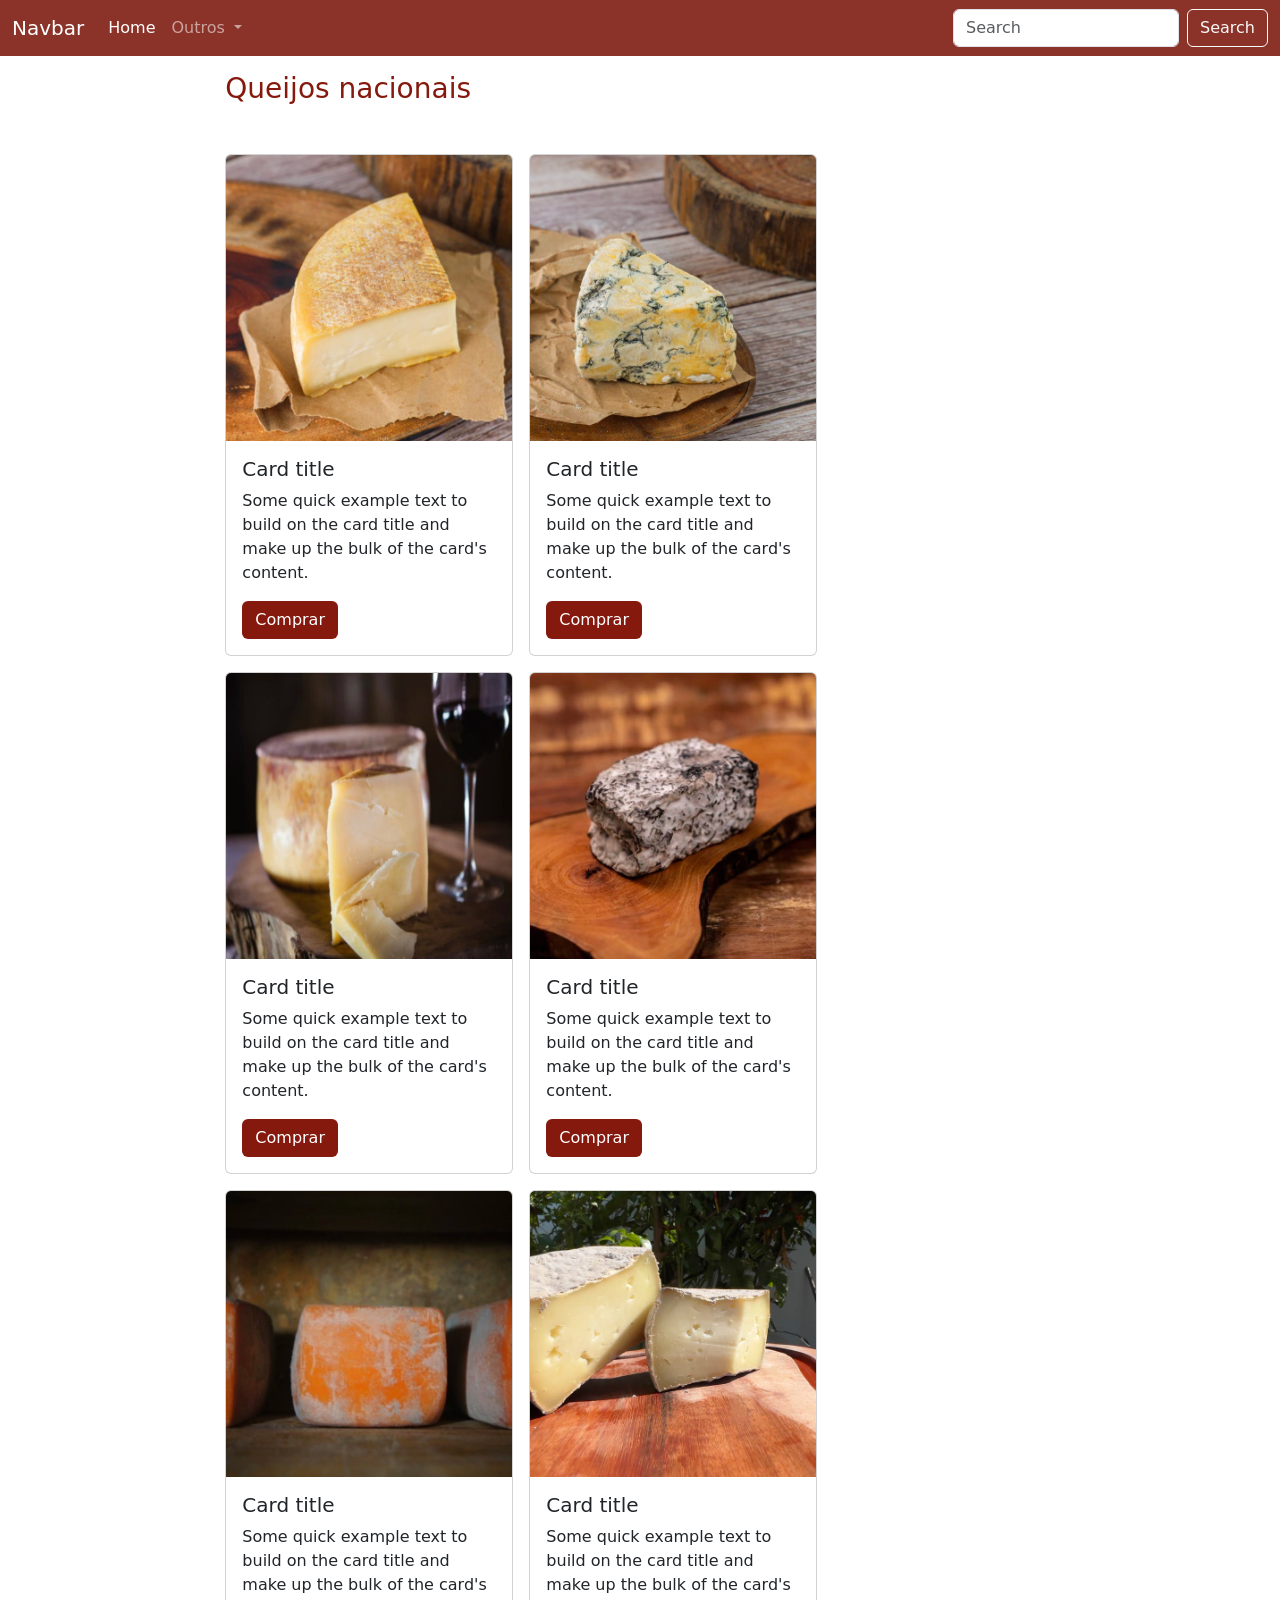
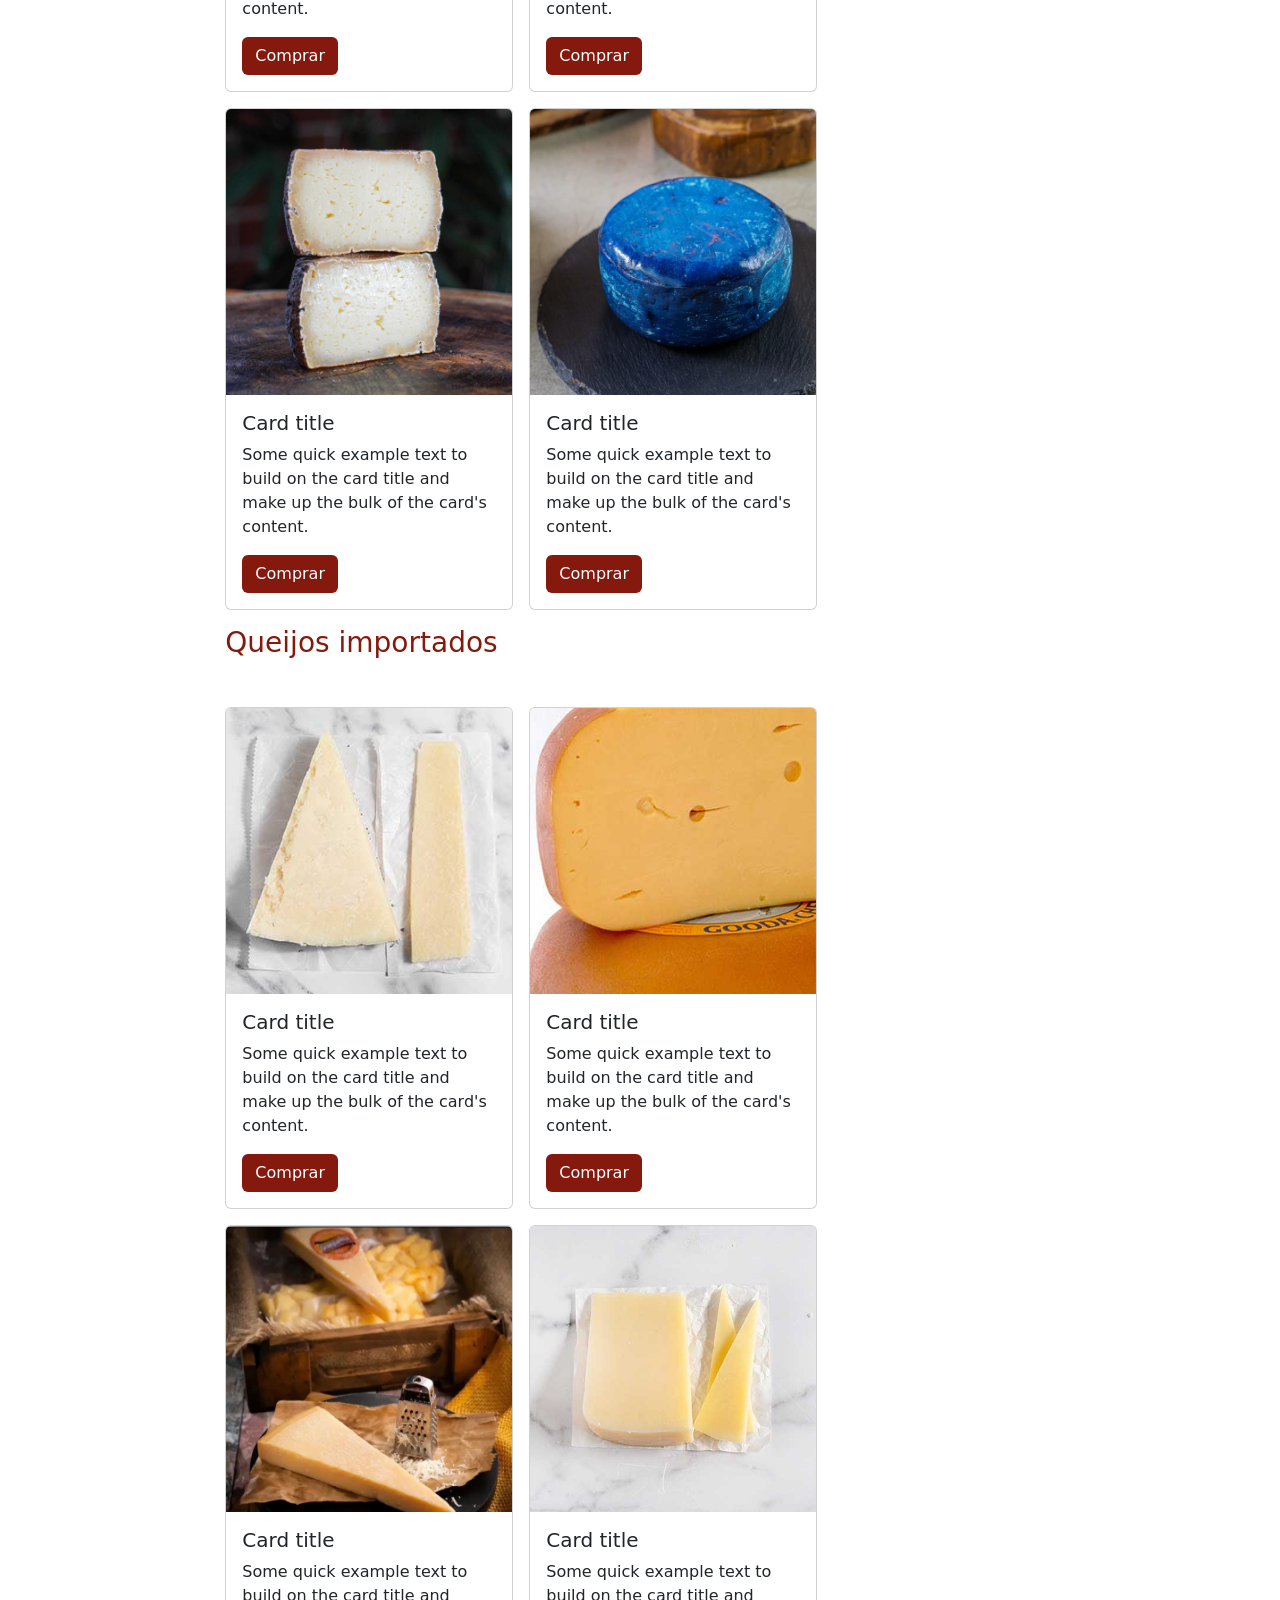
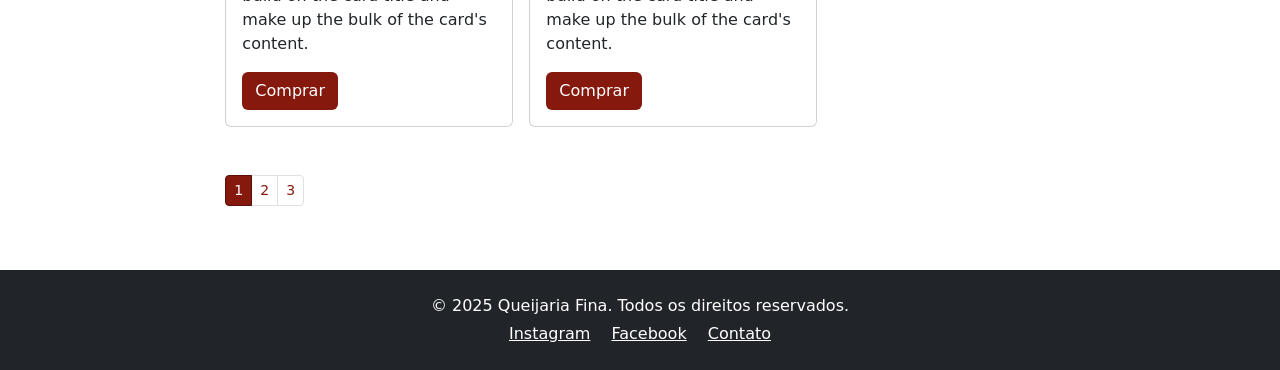
==== index.html @ b815a558 "Salvando o bootstrap" ====
<!DOCTYPE html>
<html lang="pt-BR">

<head>
  <meta charset="UTF-8">
  <meta name="viewport" content="width=device-width, initial-scale=1.0">
  <title>Loja de queijos</title>
  <link rel="stylesheet" href="https://cdn.jsdelivr.net/npm/bootstrap@5.3.5/dist/css/bootstrap.min.css">
  <link rel="stylesheet" href="css/style.css">

</head>

<body>
  <nav class="navbar navbar-expand nav-cor" data-bs-theme="dark">
    <div class="container-fluid">
      <a class="navbar-brand" href="#">Navbar</a>
      <button class="navbar-toggler" type="button" data-bs-toggle="collapse" data-bs-target="#navbarSupportedContent"
        aria-controls="navbarSupportedContent" aria-expanded="false" aria-label="Toggle navigation">
        <span class="navbar-toggler-icon"></span>
      </button>
      <div class="collapse navbar-collapse" id="navbarSupportedContent">
        <ul class="navbar-nav me-auto mb-2 mb-lg-0">
          <li class="nav-item">
            <a class="nav-link active" aria-current="page" href="#">Home</a>
          </li>
          <li class="nav-item dropdown" data-bs-theme="light">
            <a class="nav-link dropdown-toggle" href="#" role="button" data-bs-toggle="dropdown" aria-expanded="false">
              Outros
            </a>
            <ul class="dropdown-menu">
              <li><a class="dropdown-item" href="componentes/index.html">Componentes</a></li>
              <li><a class="dropdown-item" href="tailwind/index.html">Tailwind</a></li>
            </ul>
          </li>
        </ul>
        <form class="d-flex" role="search" data-bs-theme="light">
          <input class="form-control me-2" type="search" placeholder="Search" aria-label="Search">
          <button class="btn btn-outline-light" type="submit">Search</button>
        </form>
      </div>
    </div>
  </nav>

  <!-- Conteiner total -->
  <div class="container-fluid">
    <div class="row d-flex align-items-streach justify-content-center">
      <!-- Div para barra lateral -->
      <div class="col-2">

      </div>


      <!-- Div dos cards -->
      <div class="col-8">
        <h3 class="mt-3 cor-texto">Queijos nacionais</h3>
        <!-- Div dos queijos nacionais -->
        <div class="d-flex flex-wrap justify-content-start mt-5 row-cols-4 gap-3">
          <div class="card" style="width: 18rem;">
            <img src="imgs/queijos/queijo-canastra.webp" class="card-img-top" alt="Imagem do queijo canastra">
            <div class="card-body">
              <h5 class="card-title">Card title</h5>
              <p class="card-text">Some quick example text to build on the card title and make up the bulk of the card's
                content.</p>
              <a href="#" class="btn btn-cor">Comprar</a>
            </div>
          </div>

          <div class="card" style="width: 18rem;">
            <img src="imgs/queijos/queijo-britania.webp" class="card-img-top" alt="Imagems do queijo azul britania">
            <div class="card-body">
              <h5 class="card-title">Card title</h5>
              <p class="card-text">Some quick example text to build on the card title and make up the bulk of the card's
                content.</p>
              <a href="#" class="btn btn-cor">Comprar</a>
            </div>
          </div>


          <div class="card" style="width: 18rem;">
            <img src="imgs/queijos/queijo-tulha.webp" class="card-img-top" alt="Imagem do queijo tulha">
            <div class="card-body">
              <h5 class="card-title">Card title</h5>
              <p class="card-text">Some quick example text to build on the card title and make up the bulk of the card's
                content.</p>
              <a href="#" class="btn btn-cor">Comprar</a>
            </div>
          </div>


          <div class="card" style="width: 18rem;">
            <img src="imgs/queijos/queijo-matricata.webp" class="card-img-top" alt="Imagem do queijo matricata">
            <div class="card-body">
              <h5 class="card-title">Card title</h5>
              <p class="card-text">Some quick example text to build on the card title and make up the bulk of the card's
                content.</p>
              <a href="#" class="btn btn-cor">Comprar</a>
            </div>
          </div>


          <div class="card" style="width: 18rem;">
            <img src="imgs/queijos/queijo-mongiana.webp" class="card-img-top" alt="Imagem do queijo mongiana">
            <div class="card-body">
              <h5 class="card-title">Card title</h5>
              <p class="card-text">Some quick example text to build on the card title and make up the bulk of the card's
                content.</p>
              <a href="#" class="btn btn-cor">Comprar</a>
            </div>
          </div>

          <div class="card" style="width: 18rem;">
            <img src="imgs/queijos/queijo-pai-do-mato.webp" class="card-img-top" alt="Imagem do queijo pai do mato">
            <div class="card-body">
              <h5 class="card-title">Card title</h5>
              <p class="card-text">Some quick example text to build on the card title and make up the bulk of the card's
                content.</p>
              <a href="#" class="btn btn-cor">Comprar</a>
            </div>
          </div>

          <div class="card" style="width: 18rem;">
            <img src="imgs/queijos/queijo-perimbó.webp" class="card-img-top" alt="Imagem do queijo perimbó">
            <div class="card-body">
              <h5 class="card-title">Card title</h5>
              <p class="card-text">Some quick example text to build on the card title and make up the bulk of the card's
                content.</p>
              <a href="#" class="btn btn-cor">Comprar</a>
            </div>
          </div>

          <div class="card" style="width: 18rem;">
            <img src="imgs/queijos/queijo-santa.webp" class="card-img-top" alt="Imagem do queijo santa">
            <div class="card-body">
              <h5 class="card-title">Card title</h5>
              <p class="card-text">Some quick example text to build on the card title and make up the bulk of the card's
                content.</p>
              <a href="#" class="btn btn-cor">Comprar</a>
            </div>
          </div>
        </div>

        <!-- Queijos importados -->
         <h3 class="mt-3 cor-texto">Queijos importados</h3>

        <div class="d-flex flex-wrap justify-content-start mt-5 row-cols-4 gap-3">
          <div class="card" style="width: 18rem;">
            <img src="imgs/queijos/pecorino-romano.jpg" class="card-img-top" alt="Imagem do queijo pecorino romano">
            <div class="card-body">
              <h5 class="card-title">Card title</h5>
              <p class="card-text">Some quick example text to build on the card title and make up the bulk of the card's
                content.</p>
              <a href="#" class="btn btn-cor">Comprar</a>
            </div>
          </div>

          <div class="card" style="width: 18rem;">
            <img src="imgs/queijos/queijo-gouda-defumado.jpg" class="card-img-top" alt="Imagem do queijo gouda">
            <div class="card-body">
              <h5 class="card-title">Card title</h5>
              <p class="card-text">Some quick example text to build on the card title and make up the bulk of the card's
                content.</p>
              <a href="#" class="btn btn-cor">Comprar</a>
            </div>
          </div>

          <div class="card" style="width: 18rem;">
            <img src="imgs/queijos/queijo-parmesão.webp" class="card-img-top" alt="Imagem do queijo parmesão">
            <div class="card-body">
              <h5 class="card-title">Card title</h5>
              <p class="card-text">Some quick example text to build on the card title and make up the bulk of the card's
                content.</p>
              <a href="#" class="btn btn-cor">Comprar</a>
            </div>
          </div>

          <div class="card" style="width: 18rem;">
            <img src="imgs/queijos/queijo-kasseri.jpg" class="card-img-top" alt="Imagem do queijo kasseri">
            <div class="card-body">
              <h5 class="card-title">Card title</h5>
              <p class="card-text">Some quick example text to build on the card title and make up the bulk of the card's
                content.</p>
              <a href="#" class="btn btn-cor">Comprar</a>
            </div>
          </div>
        </div>
        <nav aria-label="...">
          <ul class="pagination pagination-sm mt-5">
            <li class="page-item active" aria-current="page">
              <span class="page-link">1</span>
            </li>
            <li class="page-item"><a class="page-link" href="componentes/index.html">2</a></li>
            <li class="page-item"><a class="page-link" href="tailwind/index.html">3</a></li>
          </ul>
        </nav>
      </div>
      <!-- Div para a area que sobra apos os cards -->
      <div class="col-2">

      </div>
    </div>
  </div>
  <!-- Footer -->
  <footer class="bg-dark text-white text-center py-4 mt-5">
    <div class="container">
      <p class="mb-1">© 2025 Queijaria Fina. Todos os direitos reservados.</p>
      <p class="mb-0">
        <a href="#" class="text-white me-3">Instagram</a>
        <a href="#" class="text-white me-3">Facebook</a>
        <a href="#" class="text-white">Contato</a>
      </p>
    </div>
  </footer>





  <script src="https://cdn.jsdelivr.net/npm/bootstrap@5.3.5/dist/js/bootstrap.bundle.min.js"></script>

</body>

</html>
---- css/style.css ----
.cor-texto{
    color: #85190d;
}
.btn-cor{
    background-color: #85190d;
    color: #fff;
}

.btn-cor:hover{
    background-color: #57110a;
    color: #fff;
}

.page-link{
    color: #85190d;
}
.page-item.active .page-link{
    color: #fff;
    background-color: #85190d;
    border-color: #57110a;
}
.page-link:hover{
    background-color: #8b3329;
    color: #57110a;
}

.nav-cor{
    background-color: #8b3329;

}
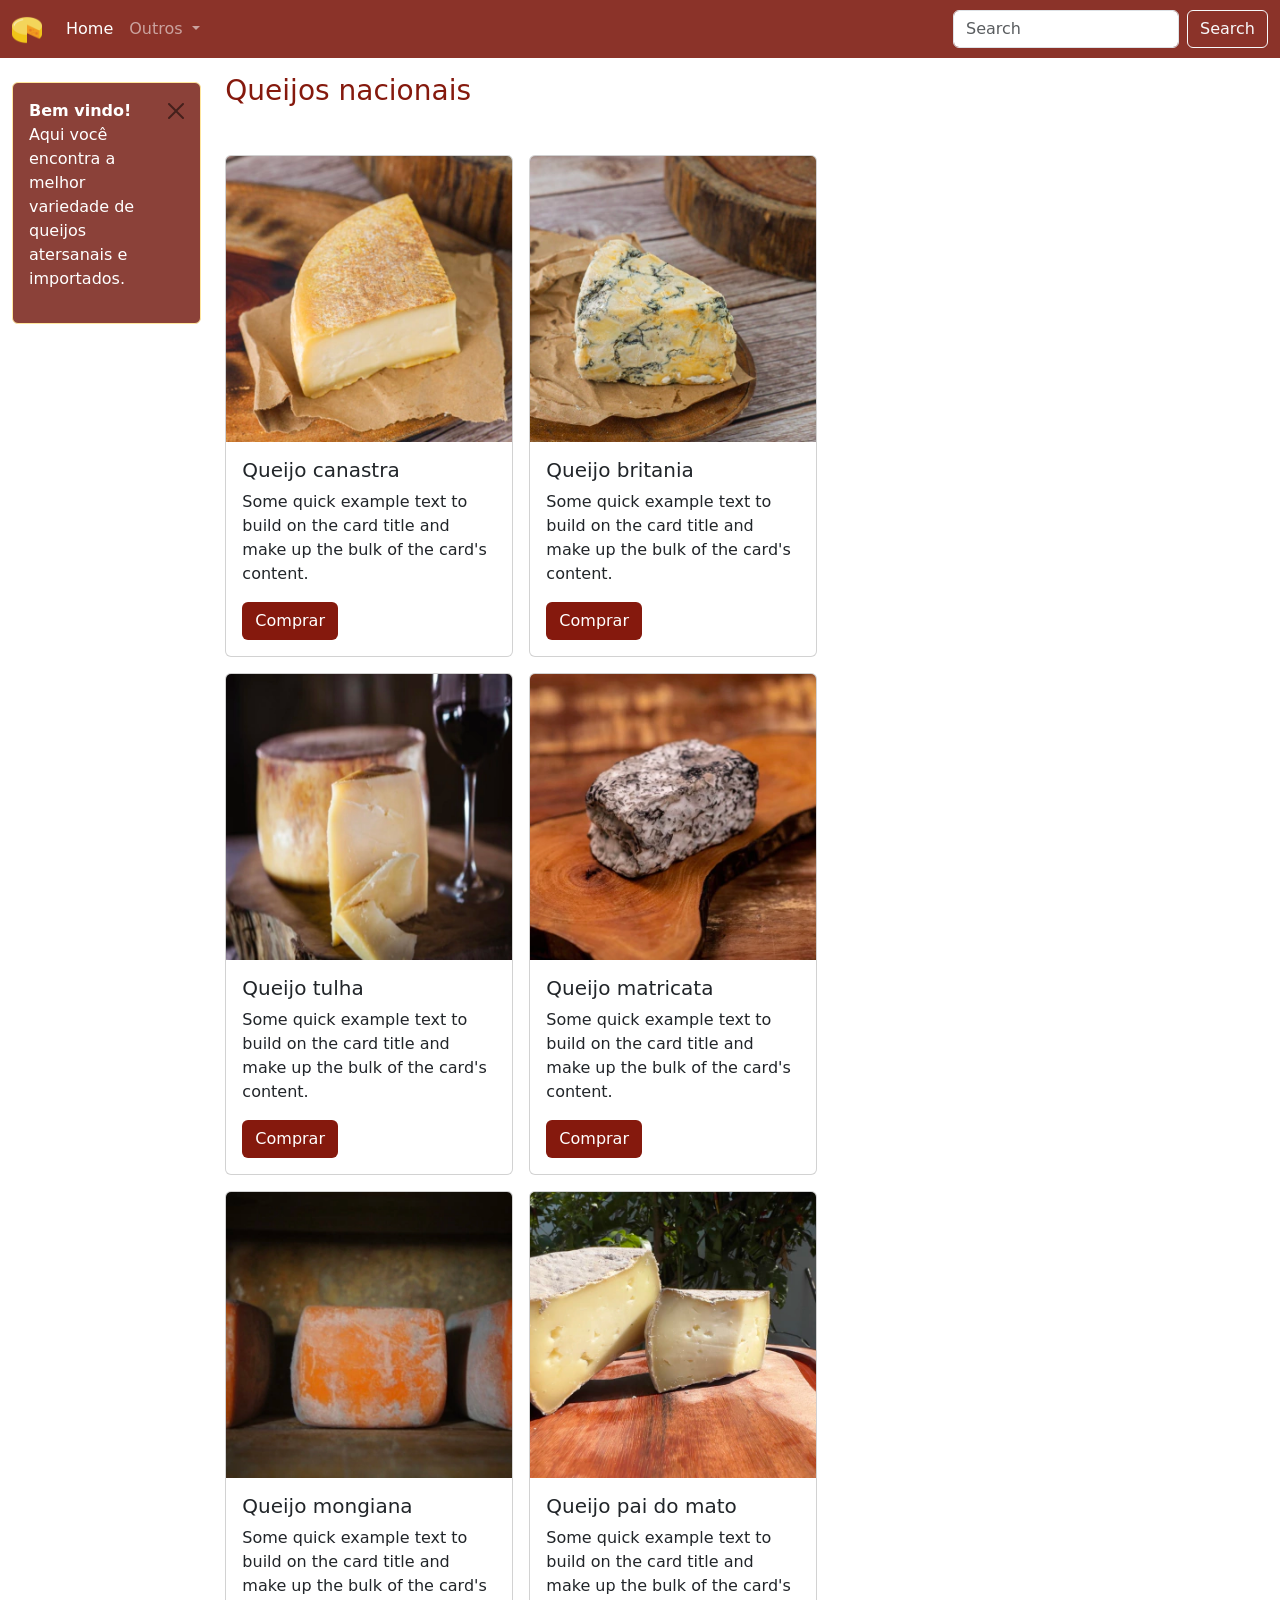
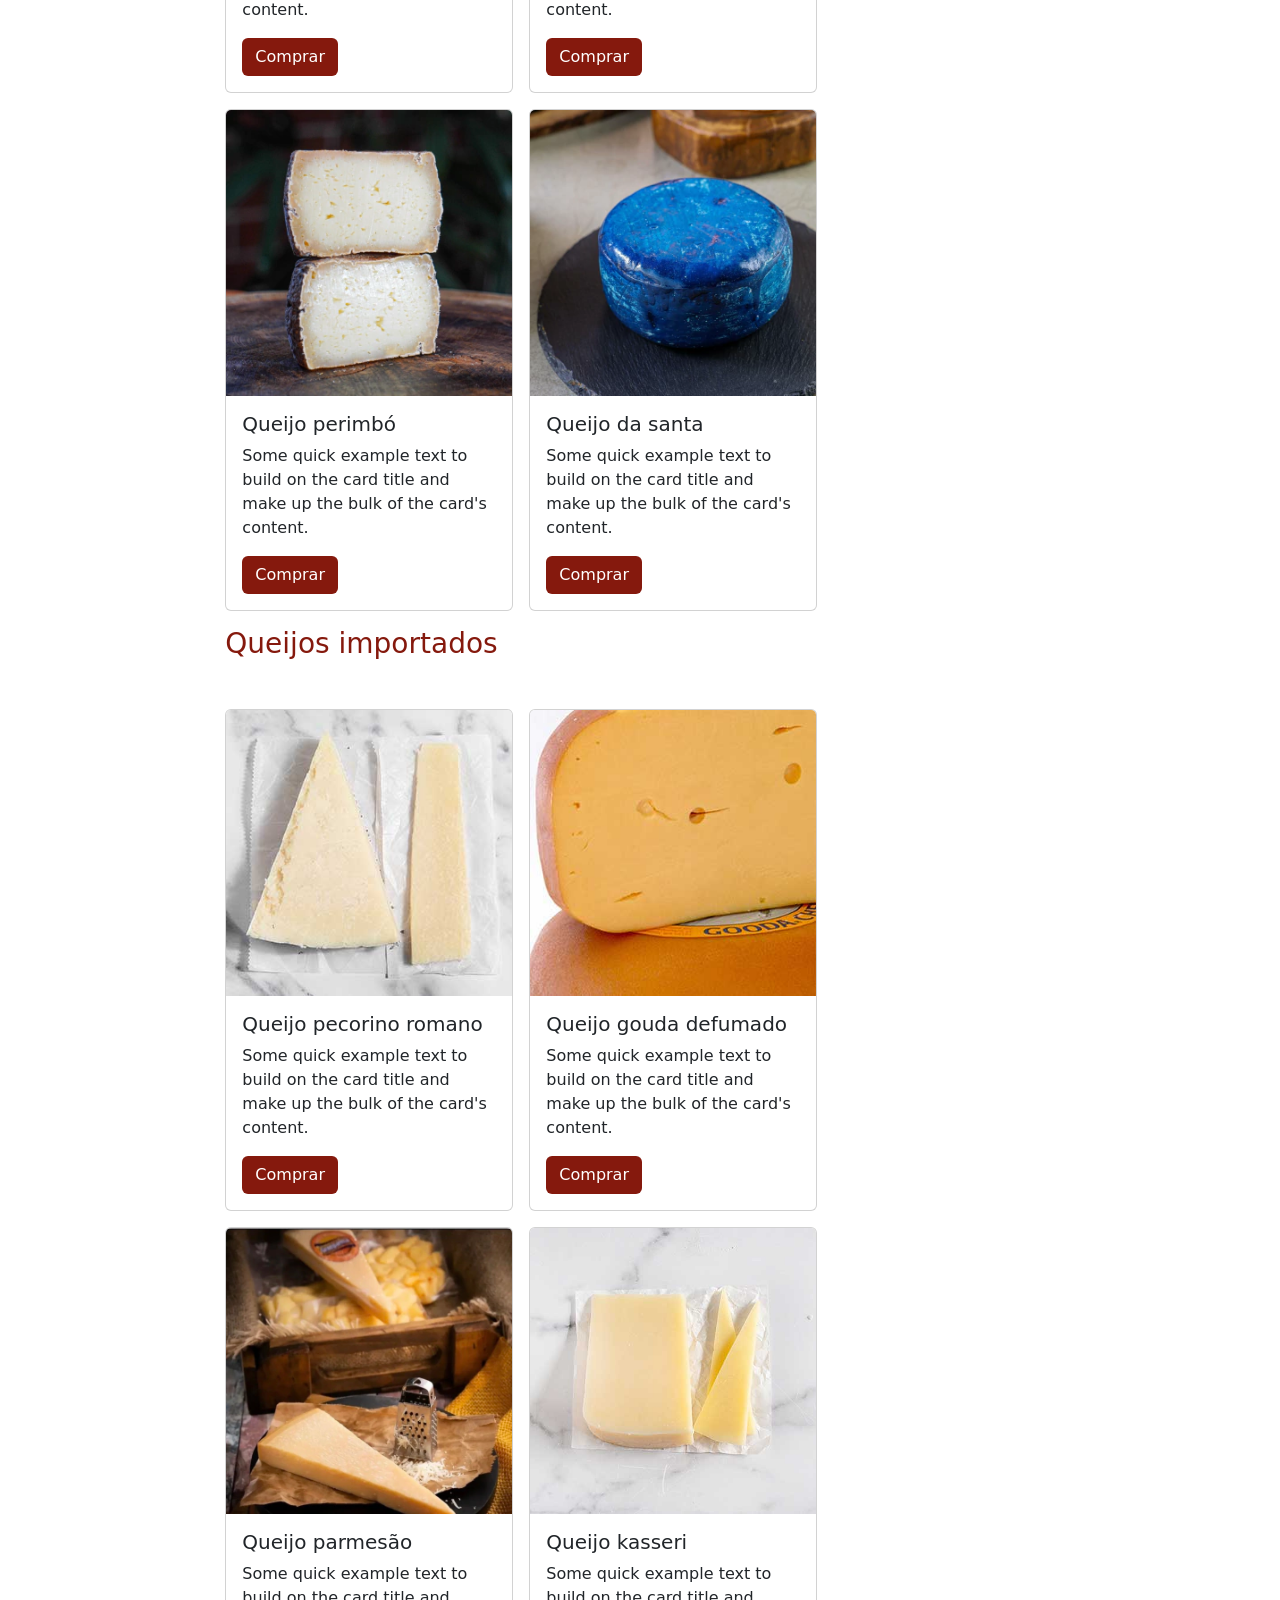
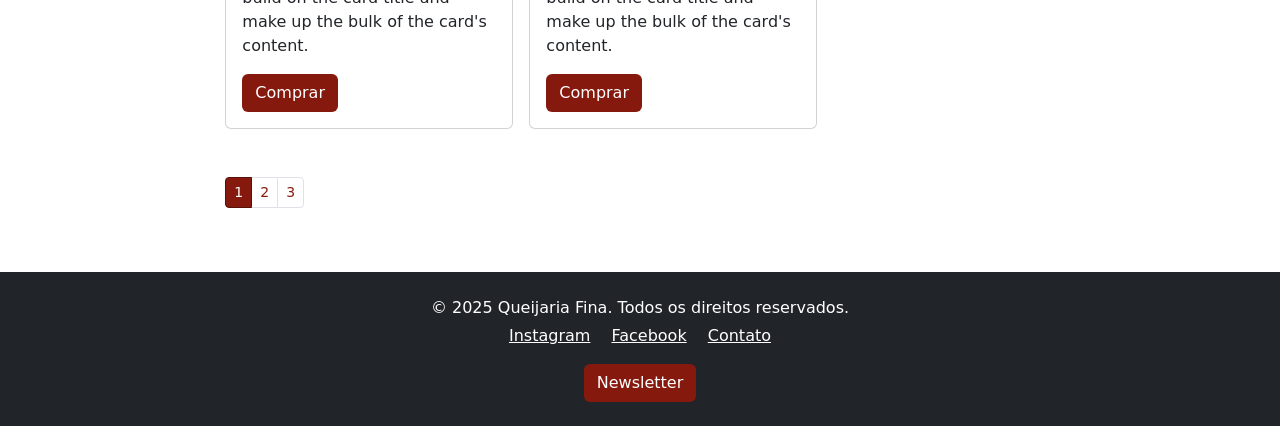
==== commit 6dd534f3: "Salvando os componentes" ====
--- a/index.html
+++ b/index.html
@@ -13,7 +13,7 @@
 <body>
   <nav class="navbar navbar-expand nav-cor" data-bs-theme="dark">
     <div class="container-fluid">
-      <a class="navbar-brand" href="#">Navbar</a>
+      <a class="navbar-brand" href="#"><img class="img-tamanho" src="imgs/Icone/image.png" alt="icone de queijo"></a>
       <button class="navbar-toggler" type="button" data-bs-toggle="collapse" data-bs-target="#navbarSupportedContent"
         aria-controls="navbarSupportedContent" aria-expanded="false" aria-label="Toggle navigation">
         <span class="navbar-toggler-icon"></span>
@@ -28,7 +28,7 @@
               Outros
             </a>
             <ul class="dropdown-menu">
-              <li><a class="dropdown-item" href="componentes/index.html">Componentes</a></li>
+              <li><a class="dropdown-item" href="outros-componentes/index.html">Outros componentes</a></li>
               <li><a class="dropdown-item" href="tailwind/index.html">Tailwind</a></li>
             </ul>
           </li>
@@ -46,7 +46,10 @@
     <div class="row d-flex align-items-streach justify-content-center">
       <!-- Div para barra lateral -->
       <div class="col-2">
-
+        <div class="alert alert-warning alert-dismissible fade show mt-4 c-alert" role="alert">
+          <strong>Bem vindo!</strong><p>Aqui você encontra a melhor variedade de queijos atersanais e importados.</p>
+          <button type="button" class="btn-close" data-bs-dismiss="alert" aria-label="Close" data-bs-theme="dark"></button>
+        </div>
       </div>
 
 
@@ -58,7 +61,7 @@
           <div class="card" style="width: 18rem;">
             <img src="imgs/queijos/queijo-canastra.webp" class="card-img-top" alt="Imagem do queijo canastra">
             <div class="card-body">
-              <h5 class="card-title">Card title</h5>
+              <h5 class="card-title">Queijo canastra</h5>
               <p class="card-text">Some quick example text to build on the card title and make up the bulk of the card's
                 content.</p>
               <a href="#" class="btn btn-cor">Comprar</a>
@@ -68,7 +71,7 @@
           <div class="card" style="width: 18rem;">
             <img src="imgs/queijos/queijo-britania.webp" class="card-img-top" alt="Imagems do queijo azul britania">
             <div class="card-body">
-              <h5 class="card-title">Card title</h5>
+              <h5 class="card-title">Queijo britania</h5>
               <p class="card-text">Some quick example text to build on the card title and make up the bulk of the card's
                 content.</p>
               <a href="#" class="btn btn-cor">Comprar</a>
@@ -79,7 +82,7 @@
           <div class="card" style="width: 18rem;">
             <img src="imgs/queijos/queijo-tulha.webp" class="card-img-top" alt="Imagem do queijo tulha">
             <div class="card-body">
-              <h5 class="card-title">Card title</h5>
+              <h5 class="card-title">Queijo tulha</h5>
               <p class="card-text">Some quick example text to build on the card title and make up the bulk of the card's
                 content.</p>
               <a href="#" class="btn btn-cor">Comprar</a>
@@ -90,7 +93,7 @@
           <div class="card" style="width: 18rem;">
             <img src="imgs/queijos/queijo-matricata.webp" class="card-img-top" alt="Imagem do queijo matricata">
             <div class="card-body">
-              <h5 class="card-title">Card title</h5>
+              <h5 class="card-title">Queijo matricata</h5>
               <p class="card-text">Some quick example text to build on the card title and make up the bulk of the card's
                 content.</p>
               <a href="#" class="btn btn-cor">Comprar</a>
@@ -101,7 +104,7 @@
           <div class="card" style="width: 18rem;">
             <img src="imgs/queijos/queijo-mongiana.webp" class="card-img-top" alt="Imagem do queijo mongiana">
             <div class="card-body">
-              <h5 class="card-title">Card title</h5>
+              <h5 class="card-title">Queijo mongiana</h5>
               <p class="card-text">Some quick example text to build on the card title and make up the bulk of the card's
                 content.</p>
               <a href="#" class="btn btn-cor">Comprar</a>
@@ -111,7 +114,7 @@
           <div class="card" style="width: 18rem;">
             <img src="imgs/queijos/queijo-pai-do-mato.webp" class="card-img-top" alt="Imagem do queijo pai do mato">
             <div class="card-body">
-              <h5 class="card-title">Card title</h5>
+              <h5 class="card-title">Queijo pai do mato</h5>
               <p class="card-text">Some quick example text to build on the card title and make up the bulk of the card's
                 content.</p>
               <a href="#" class="btn btn-cor">Comprar</a>
@@ -121,7 +124,7 @@
           <div class="card" style="width: 18rem;">
             <img src="imgs/queijos/queijo-perimbó.webp" class="card-img-top" alt="Imagem do queijo perimbó">
             <div class="card-body">
-              <h5 class="card-title">Card title</h5>
+              <h5 class="card-title">Queijo perimbó</h5>
               <p class="card-text">Some quick example text to build on the card title and make up the bulk of the card's
                 content.</p>
               <a href="#" class="btn btn-cor">Comprar</a>
@@ -131,7 +134,7 @@
           <div class="card" style="width: 18rem;">
             <img src="imgs/queijos/queijo-santa.webp" class="card-img-top" alt="Imagem do queijo santa">
             <div class="card-body">
-              <h5 class="card-title">Card title</h5>
+              <h5 class="card-title">Queijo da santa</h5>
               <p class="card-text">Some quick example text to build on the card title and make up the bulk of the card's
                 content.</p>
               <a href="#" class="btn btn-cor">Comprar</a>
@@ -140,13 +143,13 @@
         </div>
 
         <!-- Queijos importados -->
-         <h3 class="mt-3 cor-texto">Queijos importados</h3>
+        <h3 class="mt-3 cor-texto">Queijos importados</h3>
 
         <div class="d-flex flex-wrap justify-content-start mt-5 row-cols-4 gap-3">
           <div class="card" style="width: 18rem;">
             <img src="imgs/queijos/pecorino-romano.jpg" class="card-img-top" alt="Imagem do queijo pecorino romano">
             <div class="card-body">
-              <h5 class="card-title">Card title</h5>
+              <h5 class="card-title">Queijo pecorino romano</h5>
               <p class="card-text">Some quick example text to build on the card title and make up the bulk of the card's
                 content.</p>
               <a href="#" class="btn btn-cor">Comprar</a>
@@ -156,7 +159,7 @@
           <div class="card" style="width: 18rem;">
             <img src="imgs/queijos/queijo-gouda-defumado.jpg" class="card-img-top" alt="Imagem do queijo gouda">
             <div class="card-body">
-              <h5 class="card-title">Card title</h5>
+              <h5 class="card-title">Queijo gouda defumado</h5>
               <p class="card-text">Some quick example text to build on the card title and make up the bulk of the card's
                 content.</p>
               <a href="#" class="btn btn-cor">Comprar</a>
@@ -166,7 +169,7 @@
           <div class="card" style="width: 18rem;">
             <img src="imgs/queijos/queijo-parmesão.webp" class="card-img-top" alt="Imagem do queijo parmesão">
             <div class="card-body">
-              <h5 class="card-title">Card title</h5>
+              <h5 class="card-title">Queijo parmesão</h5>
               <p class="card-text">Some quick example text to build on the card title and make up the bulk of the card's
                 content.</p>
               <a href="#" class="btn btn-cor">Comprar</a>
@@ -176,7 +179,7 @@
           <div class="card" style="width: 18rem;">
             <img src="imgs/queijos/queijo-kasseri.jpg" class="card-img-top" alt="Imagem do queijo kasseri">
             <div class="card-body">
-              <h5 class="card-title">Card title</h5>
+              <h5 class="card-title">Queijo kasseri</h5>
               <p class="card-text">Some quick example text to build on the card title and make up the bulk of the card's
                 content.</p>
               <a href="#" class="btn btn-cor">Comprar</a>
@@ -188,7 +191,7 @@
             <li class="page-item active" aria-current="page">
               <span class="page-link">1</span>
             </li>
-            <li class="page-item"><a class="page-link" href="componentes/index.html">2</a></li>
+            <li class="page-item"><a class="page-link" href="outros-componentes/index.html">2</a></li>
             <li class="page-item"><a class="page-link" href="tailwind/index.html">3</a></li>
           </ul>
         </nav>
@@ -202,19 +205,44 @@
   <!-- Footer -->
   <footer class="bg-dark text-white text-center py-4 mt-5">
     <div class="container">
-      <p class="mb-1">© 2025 Queijaria Fina. Todos os direitos reservados.</p>
-      <p class="mb-0">
-        <a href="#" class="text-white me-3">Instagram</a>
-        <a href="#" class="text-white me-3">Facebook</a>
-        <a href="#" class="text-white">Contato</a>
-      </p>
+
+        <p class="mb-1">© 2025 Queijaria Fina. Todos os direitos reservados.</p>
+        <p class="mb-0">
+          <a href="#" class="text-white me-3">Instagram</a>
+          <a href="#" class="text-white me-3">Facebook</a>
+          <a href="#" class="text-white">Contato</a>
+        </p>
+        <div class="mt-3">
+          <button type="button" class="btn btn-cor" data-bs-toggle="modal" data-bs-target="#exampleModal"
+            data-bs-whatever="@mdo">Newsletter</button>
+          <div class="modal fade" id="exampleModal" tabindex="-1" aria-labelledby="exampleModalLabel"
+            aria-hidden="true">
+            <div class="modal-dialog">
+              <div class="modal-content">
+                <div class="modal-header">
+                  <h1 class="modal-title fs-5" id="exampleModalLabel">Newsletter</h1>
+                  <button type="button" class="btn-close" data-bs-dismiss="modal" aria-label="Close"></button>
+                </div>
+                <div class="modal-body">
+                  <form>
+                    <div class="mb-3">
+                      <label for="recipient-name" class="col-form-label">E-mail:</label>
+                      <input type="email" class="form-control" id="recipient-name" placeholder="Digite seu email">
+                    </div>
+                  </form>
+                </div>
+                <div class="modal-footer">
+                  <button type="button" class="btn btn-secondary" data-bs-dismiss="modal">Fechar</button>
+                  <button type="button" class="btn btn-cor">Enviar</button>
+                </div>
+              </div>
+            </div>
+          </div>
+        </div>
     </div>
   </footer>
 
 
-
-
-
   <script src="https://cdn.jsdelivr.net/npm/bootstrap@5.3.5/dist/js/bootstrap.bundle.min.js"></script>
 
 </body>
--- a/css/style.css
+++ b/css/style.css
@@ -24,7 +24,16 @@
     color: #57110a;
 }
 
+.c-alert{
+    background-color: #8b4139;
+    color: #fff;
+}
+
 .nav-cor{
     background-color: #8b3329;
 
+}
+
+.img-tamanho{
+    width: 30px;
 }
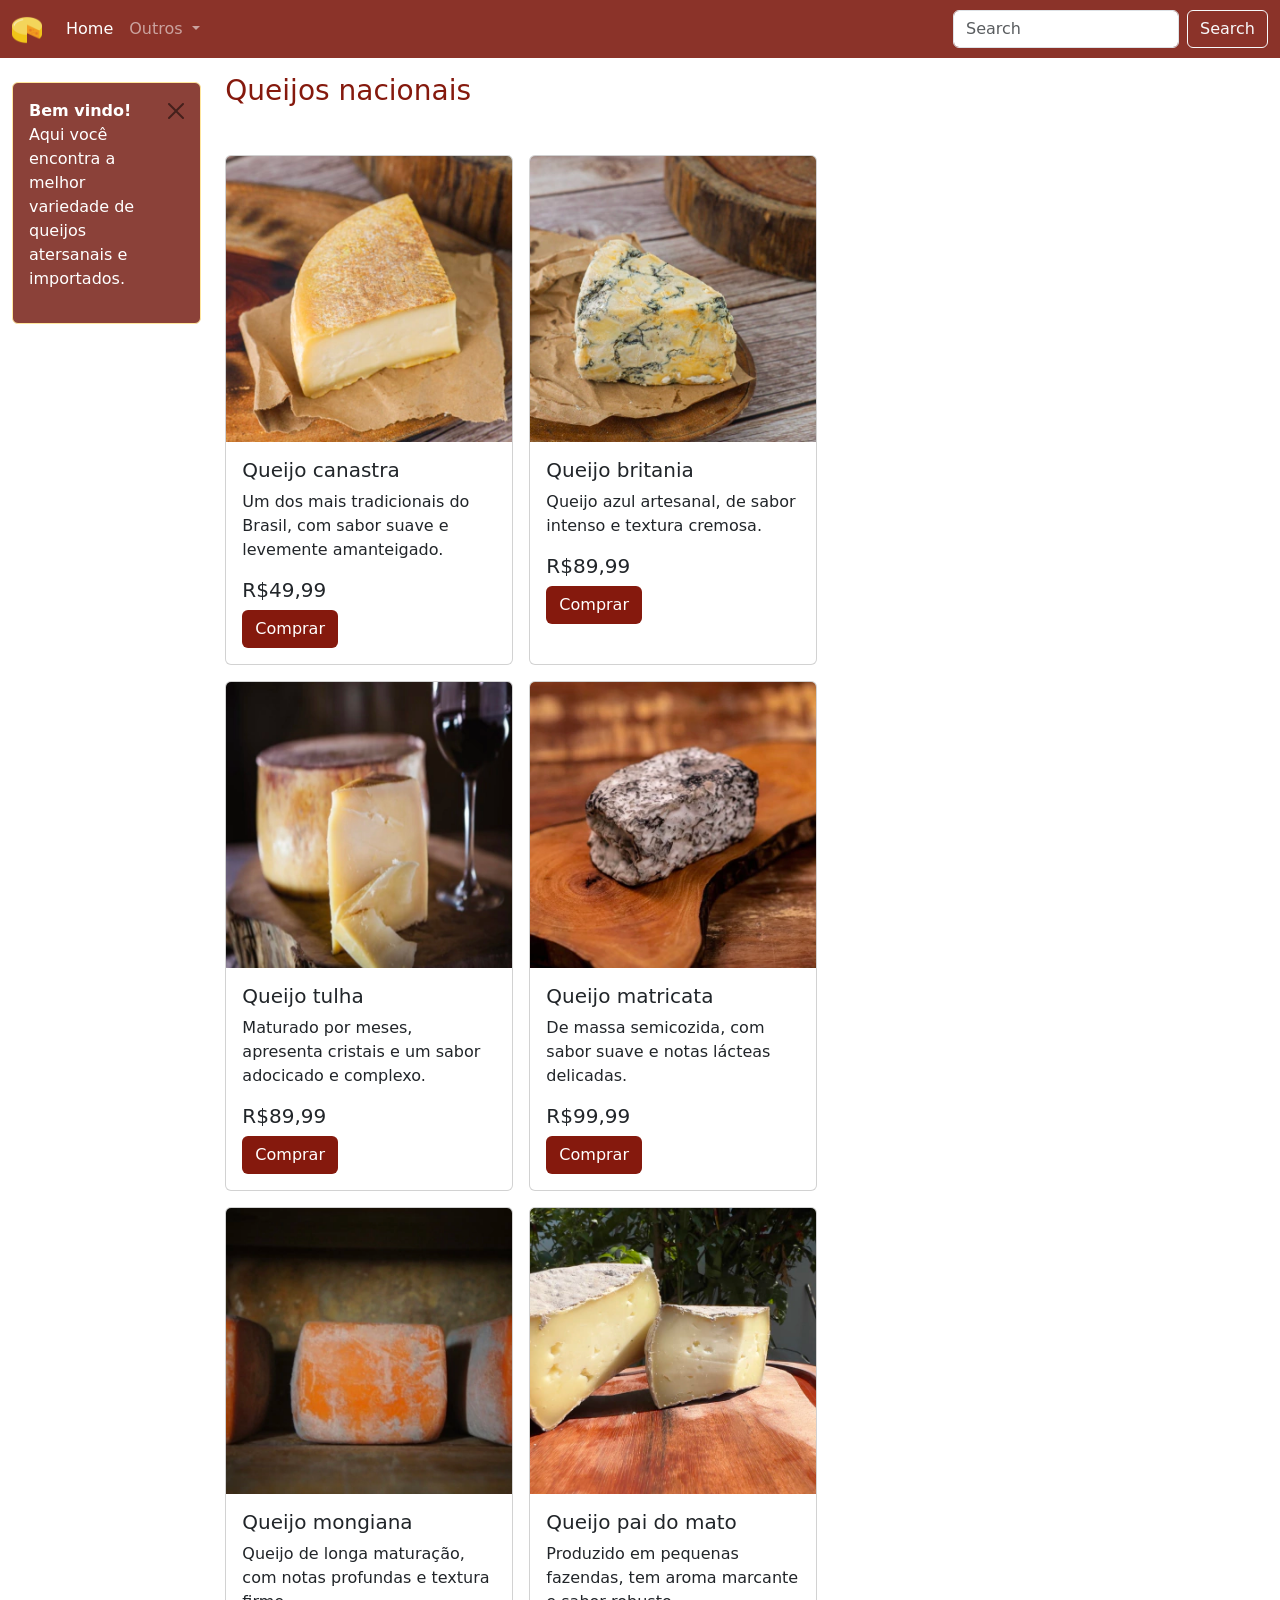
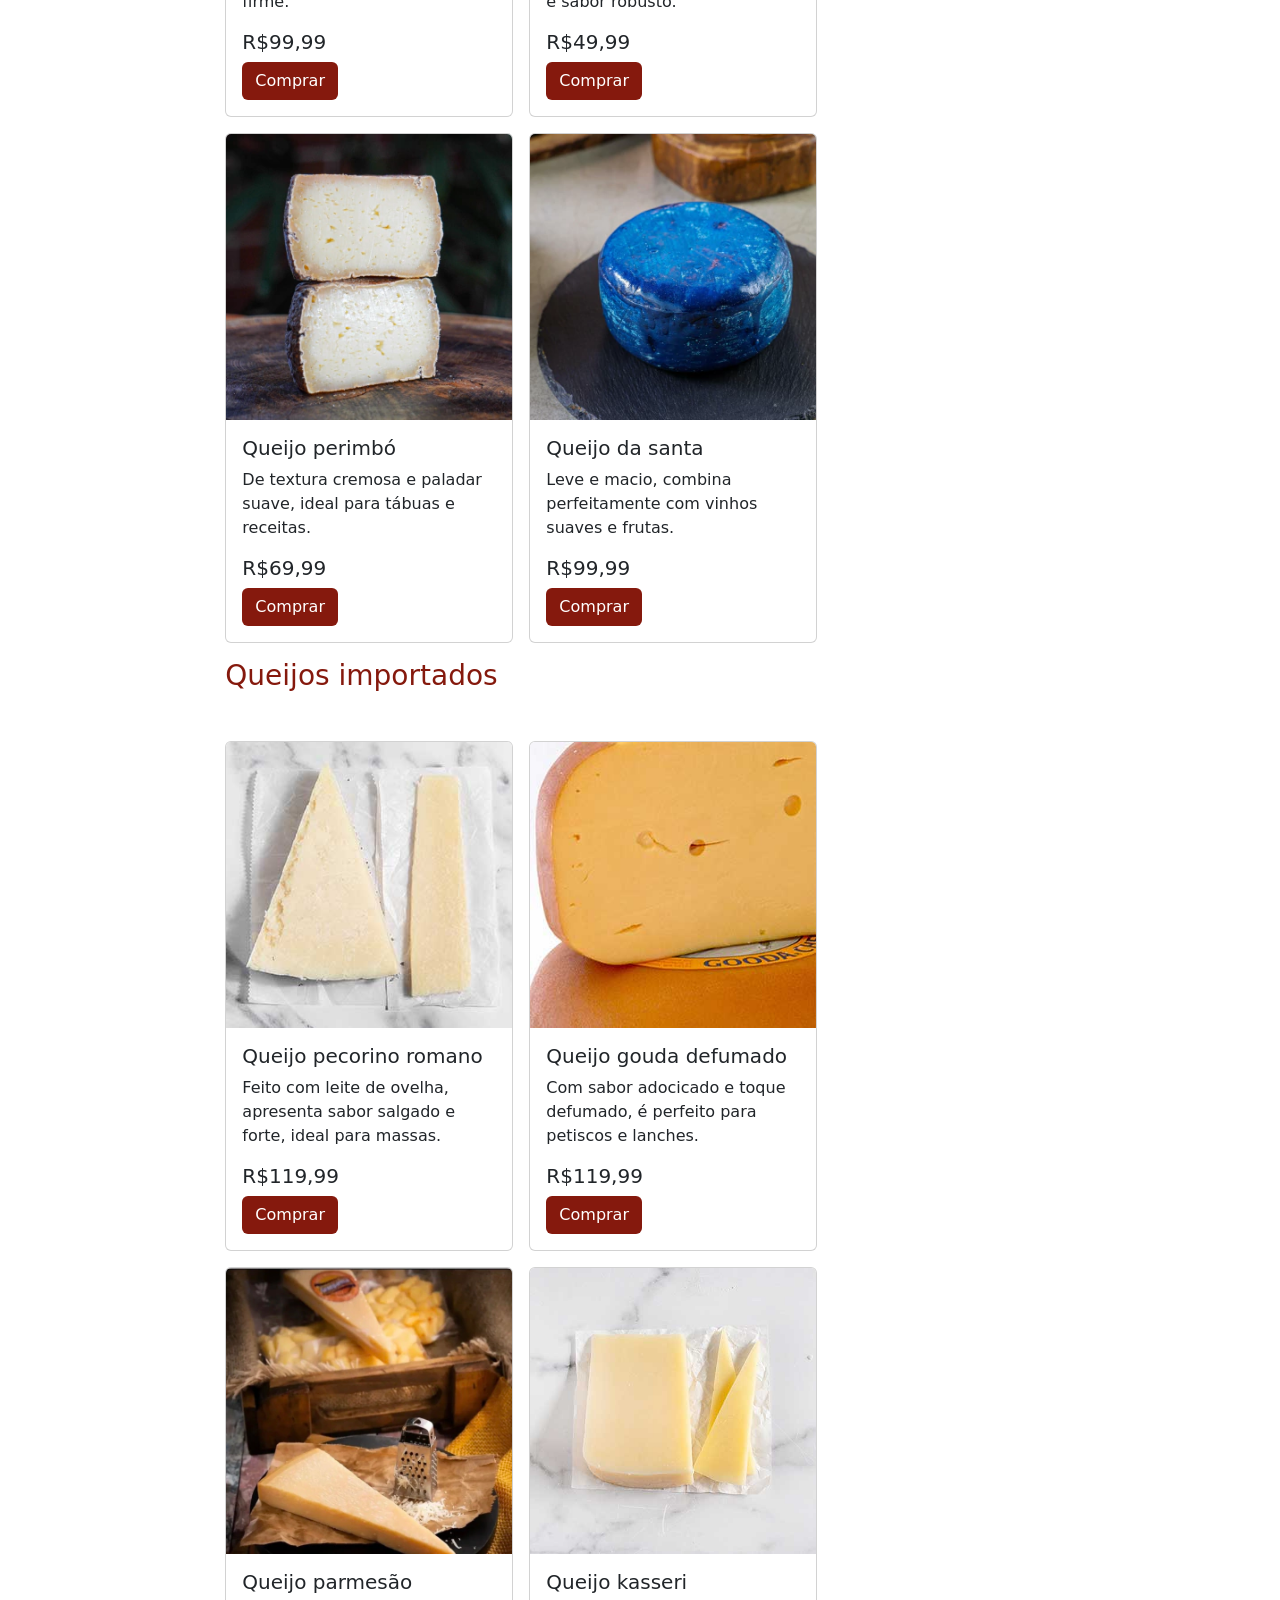
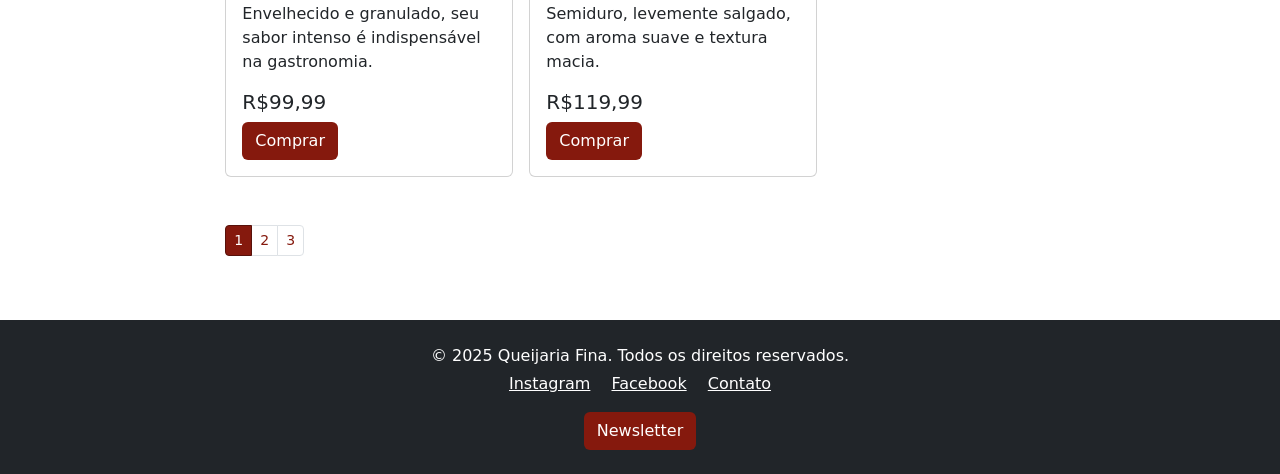
==== commit 08c3faa2: "Trabalho finalizado" ====
--- a/index.html
+++ b/index.html
@@ -55,146 +55,152 @@
 
       <!-- Div dos cards -->
       <div class="col-8">
-        <h3 class="mt-3 cor-texto">Queijos nacionais</h3>
-        <!-- Div dos queijos nacionais -->
-        <div class="d-flex flex-wrap justify-content-start mt-5 row-cols-4 gap-3">
-          <div class="card" style="width: 18rem;">
-            <img src="imgs/queijos/queijo-canastra.webp" class="card-img-top" alt="Imagem do queijo canastra">
-            <div class="card-body">
-              <h5 class="card-title">Queijo canastra</h5>
-              <p class="card-text">Some quick example text to build on the card title and make up the bulk of the card's
-                content.</p>
-              <a href="#" class="btn btn-cor">Comprar</a>
+        <div class="conrainer-md">
+          <h3 class="mt-3 cor-texto">Queijos nacionais</h3>
+          <!-- Div dos queijos nacionais -->
+          <div class="d-flex flex-wrap justify-content-start mt-5 row-cols-4 gap-3">
+  
+            <div class="card" style="width: 18rem;">
+              <img src="imgs/queijos/queijo-canastra.webp" class="card-img-top" alt="Imagem do queijo canastra">
+              <div class="card-body">
+                <h5 class="card-title">Queijo canastra</h5>
+                <p class="card-text">Um dos mais tradicionais do Brasil, com sabor suave e levemente amanteigado.</p>
+                <h5 class="card-sub-title">R$49,99</h5>
+                <a href="#" class="btn btn-cor">Comprar</a>
+              </div>
+            </div>
+  
+            <div class="card" style="width: 18rem;">
+              <img src="imgs/queijos/queijo-britania.webp" class="card-img-top" alt="Imagems do queijo azul britania">
+              <div class="card-body">
+                <h5 class="card-title">Queijo britania</h5>
+                <p class="card-text">Queijo azul artesanal, de sabor intenso e textura cremosa.</p>
+                <h5 class="card-sub-title">R$89,99</h5>
+                <a href="#" class="btn btn-cor">Comprar</a>
+              </div>
+            </div>
+  
+  
+            <div class="card" style="width: 18rem;">
+              <img src="imgs/queijos/queijo-tulha.webp" class="card-img-top" alt="Imagem do queijo tulha">
+              <div class="card-body">
+                <h5 class="card-title">Queijo tulha</h5>
+                <p class="card-text">Maturado por meses, apresenta cristais e um sabor adocicado e complexo.</p>
+                <h5 class="card-sub-title">R$89,99</h5>
+                <a href="#" class="btn btn-cor">Comprar</a>
+              </div>
+            </div>
+  
+  
+            <div class="card" style="width: 18rem;">
+              <img src="imgs/queijos/queijo-matricata.webp" class="card-img-top" alt="Imagem do queijo matricata">
+              <div class="card-body">
+                <h5 class="card-title">Queijo matricata</h5>
+                <p class="card-text">De massa semicozida, com sabor suave e notas lácteas delicadas.</p>
+                <h5 class="card-sub-title">R$99,99</h5>
+                <a href="#" class="btn btn-cor">Comprar</a>
+              </div>
+            </div>
+  
+  
+            <div class="card" style="width: 18rem;">
+              <img src="imgs/queijos/queijo-mongiana.webp" class="card-img-top" alt="Imagem do queijo mongiana">
+              <div class="card-body">
+                <h5 class="card-title">Queijo mongiana</h5>
+                <p class="card-text"> Queijo de longa maturação, com notas profundas e textura firme.</p>
+                <h5 class="card-sub-title">R$99,99</h5>
+                <a href="#" class="btn btn-cor">Comprar</a>
+              </div>
+            </div>
+  
+            <div class="card" style="width: 18rem;">
+              <img src="imgs/queijos/queijo-pai-do-mato.webp" class="card-img-top" alt="Imagem do queijo pai do mato">
+              <div class="card-body">
+                <h5 class="card-title">Queijo pai do mato</h5>
+                <p class="card-text">Produzido em pequenas fazendas, tem aroma marcante e sabor robusto.</p>
+                <h5 class="card-sub-title">R$49,99</h5>
+                <a href="#" class="btn btn-cor">Comprar</a>
+              </div>
+            </div>
+  
+            <div class="card" style="width: 18rem;">
+              <img src="imgs/queijos/queijo-perimbó.webp" class="card-img-top" alt="Imagem do queijo perimbó">
+              <div class="card-body">
+                <h5 class="card-title">Queijo perimbó</h5>
+                <p class="card-text">De textura cremosa e paladar suave, ideal para tábuas e receitas.</p>
+                <h5 class="card-sub-title">R$69,99</h5>
+                <a href="#" class="btn btn-cor">Comprar</a>
+              </div>
+            </div>
+  
+            <div class="card" style="width: 18rem;">
+              <img src="imgs/queijos/queijo-santa.webp" class="card-img-top" alt="Imagem do queijo santa">
+              <div class="card-body">
+                <h5 class="card-title">Queijo da santa</h5>
+                <p class="card-text">Leve e macio, combina perfeitamente com vinhos suaves e frutas.</p>
+                <h5 class="card-sub-title">R$99,99</h5>
+                <a href="#" class="btn btn-cor">Comprar</a>
+              </div>
             </div>
           </div>
-
-          <div class="card" style="width: 18rem;">
-            <img src="imgs/queijos/queijo-britania.webp" class="card-img-top" alt="Imagems do queijo azul britania">
-            <div class="card-body">
-              <h5 class="card-title">Queijo britania</h5>
-              <p class="card-text">Some quick example text to build on the card title and make up the bulk of the card's
-                content.</p>
-              <a href="#" class="btn btn-cor">Comprar</a>
+  
+          <!-- Queijos importados -->
+          <h3 class="mt-3 cor-texto">Queijos importados</h3>
+  
+          <div class="d-flex flex-wrap justify-content-start mt-5 row-cols-4 gap-3">
+            <div class="card" style="width: 18rem;">
+              <img src="imgs/queijos/pecorino-romano.jpg" class="card-img-top" alt="Imagem do queijo pecorino romano">
+              <div class="card-body">
+                <h5 class="card-title">Queijo pecorino romano</h5>
+                <p class="card-text">Feito com leite de ovelha, apresenta sabor salgado e forte, ideal para massas.</p>
+                <h5 class="card-sub-title">R$119,99</h5>
+                <a href="#" class="btn btn-cor">Comprar</a>
+              </div>
+            </div>
+  
+            <div class="card" style="width: 18rem;">
+              <img src="imgs/queijos/queijo-gouda-defumado.jpg" class="card-img-top" alt="Imagem do queijo gouda">
+              <div class="card-body">
+                <h5 class="card-title">Queijo gouda defumado</h5>
+                <p class="card-text">Com sabor adocicado e toque defumado, é perfeito para petiscos e lanches.</p>
+                <h5 class="card-sub-title">R$119,99</h5>
+                <a href="#" class="btn btn-cor">Comprar</a>
+              </div>
+            </div>
+  
+            <div class="card" style="width: 18rem;">
+              <img src="imgs/queijos/queijo-parmesão.webp" class="card-img-top" alt="Imagem do queijo parmesão">
+              <div class="card-body">
+                <h5 class="card-title">Queijo parmesão</h5>
+                <p class="card-text">Envelhecido e granulado, seu sabor intenso é indispensável na gastronomia.</p>
+                <h5 class="card-sub-title">R$99,99</h5>
+                <a href="#" class="btn btn-cor">Comprar</a>
+              </div>
+            </div>
+  
+            <div class="card" style="width: 18rem;">
+              <img src="imgs/queijos/queijo-kasseri.jpg" class="card-img-top" alt="Imagem do queijo kasseri">
+              <div class="card-body">
+                <h5 class="card-title">Queijo kasseri</h5>
+                <p class="card-text">Semiduro, levemente salgado, com aroma suave e textura macia.</p>
+                <h5 class="card-sub-title">R$119,99</h5>
+                <a href="#" class="btn btn-cor">Comprar</a>
+              </div>
             </div>
           </div>
-
-
-          <div class="card" style="width: 18rem;">
-            <img src="imgs/queijos/queijo-tulha.webp" class="card-img-top" alt="Imagem do queijo tulha">
-            <div class="card-body">
-              <h5 class="card-title">Queijo tulha</h5>
-              <p class="card-text">Some quick example text to build on the card title and make up the bulk of the card's
-                content.</p>
-              <a href="#" class="btn btn-cor">Comprar</a>
-            </div>
-          </div>
-
-
-          <div class="card" style="width: 18rem;">
-            <img src="imgs/queijos/queijo-matricata.webp" class="card-img-top" alt="Imagem do queijo matricata">
-            <div class="card-body">
-              <h5 class="card-title">Queijo matricata</h5>
-              <p class="card-text">Some quick example text to build on the card title and make up the bulk of the card's
-                content.</p>
-              <a href="#" class="btn btn-cor">Comprar</a>
-            </div>
-          </div>
-
-
-          <div class="card" style="width: 18rem;">
-            <img src="imgs/queijos/queijo-mongiana.webp" class="card-img-top" alt="Imagem do queijo mongiana">
-            <div class="card-body">
-              <h5 class="card-title">Queijo mongiana</h5>
-              <p class="card-text">Some quick example text to build on the card title and make up the bulk of the card's
-                content.</p>
-              <a href="#" class="btn btn-cor">Comprar</a>
-            </div>
-          </div>
-
-          <div class="card" style="width: 18rem;">
-            <img src="imgs/queijos/queijo-pai-do-mato.webp" class="card-img-top" alt="Imagem do queijo pai do mato">
-            <div class="card-body">
-              <h5 class="card-title">Queijo pai do mato</h5>
-              <p class="card-text">Some quick example text to build on the card title and make up the bulk of the card's
-                content.</p>
-              <a href="#" class="btn btn-cor">Comprar</a>
-            </div>
-          </div>
-
-          <div class="card" style="width: 18rem;">
-            <img src="imgs/queijos/queijo-perimbó.webp" class="card-img-top" alt="Imagem do queijo perimbó">
-            <div class="card-body">
-              <h5 class="card-title">Queijo perimbó</h5>
-              <p class="card-text">Some quick example text to build on the card title and make up the bulk of the card's
-                content.</p>
-              <a href="#" class="btn btn-cor">Comprar</a>
-            </div>
-          </div>
-
-          <div class="card" style="width: 18rem;">
-            <img src="imgs/queijos/queijo-santa.webp" class="card-img-top" alt="Imagem do queijo santa">
-            <div class="card-body">
-              <h5 class="card-title">Queijo da santa</h5>
-              <p class="card-text">Some quick example text to build on the card title and make up the bulk of the card's
-                content.</p>
-              <a href="#" class="btn btn-cor">Comprar</a>
-            </div>
-          </div>
+          <!-- Pagination -->
+          <nav aria-label="...">
+            <ul class="pagination pagination-sm mt-5">
+              <li class="page-item active" aria-current="page">
+                <span class="page-link">1</span>
+              </li>
+              <li class="page-item"><a class="page-link" href="outros-componentes/index.html">2</a></li>
+              <li class="page-item"><a class="page-link" href="tailwind/index.html">3</a></li>
+            </ul>
+          </nav>
+
         </div>
 
-        <!-- Queijos importados -->
-        <h3 class="mt-3 cor-texto">Queijos importados</h3>
-
-        <div class="d-flex flex-wrap justify-content-start mt-5 row-cols-4 gap-3">
-          <div class="card" style="width: 18rem;">
-            <img src="imgs/queijos/pecorino-romano.jpg" class="card-img-top" alt="Imagem do queijo pecorino romano">
-            <div class="card-body">
-              <h5 class="card-title">Queijo pecorino romano</h5>
-              <p class="card-text">Some quick example text to build on the card title and make up the bulk of the card's
-                content.</p>
-              <a href="#" class="btn btn-cor">Comprar</a>
-            </div>
-          </div>
-
-          <div class="card" style="width: 18rem;">
-            <img src="imgs/queijos/queijo-gouda-defumado.jpg" class="card-img-top" alt="Imagem do queijo gouda">
-            <div class="card-body">
-              <h5 class="card-title">Queijo gouda defumado</h5>
-              <p class="card-text">Some quick example text to build on the card title and make up the bulk of the card's
-                content.</p>
-              <a href="#" class="btn btn-cor">Comprar</a>
-            </div>
-          </div>
-
-          <div class="card" style="width: 18rem;">
-            <img src="imgs/queijos/queijo-parmesão.webp" class="card-img-top" alt="Imagem do queijo parmesão">
-            <div class="card-body">
-              <h5 class="card-title">Queijo parmesão</h5>
-              <p class="card-text">Some quick example text to build on the card title and make up the bulk of the card's
-                content.</p>
-              <a href="#" class="btn btn-cor">Comprar</a>
-            </div>
-          </div>
-
-          <div class="card" style="width: 18rem;">
-            <img src="imgs/queijos/queijo-kasseri.jpg" class="card-img-top" alt="Imagem do queijo kasseri">
-            <div class="card-body">
-              <h5 class="card-title">Queijo kasseri</h5>
-              <p class="card-text">Some quick example text to build on the card title and make up the bulk of the card's
-                content.</p>
-              <a href="#" class="btn btn-cor">Comprar</a>
-            </div>
-          </div>
-        </div>
-        <nav aria-label="...">
-          <ul class="pagination pagination-sm mt-5">
-            <li class="page-item active" aria-current="page">
-              <span class="page-link">1</span>
-            </li>
-            <li class="page-item"><a class="page-link" href="outros-componentes/index.html">2</a></li>
-            <li class="page-item"><a class="page-link" href="tailwind/index.html">3</a></li>
-          </ul>
-        </nav>
       </div>
       <!-- Div para a area que sobra apos os cards -->
       <div class="col-2">
